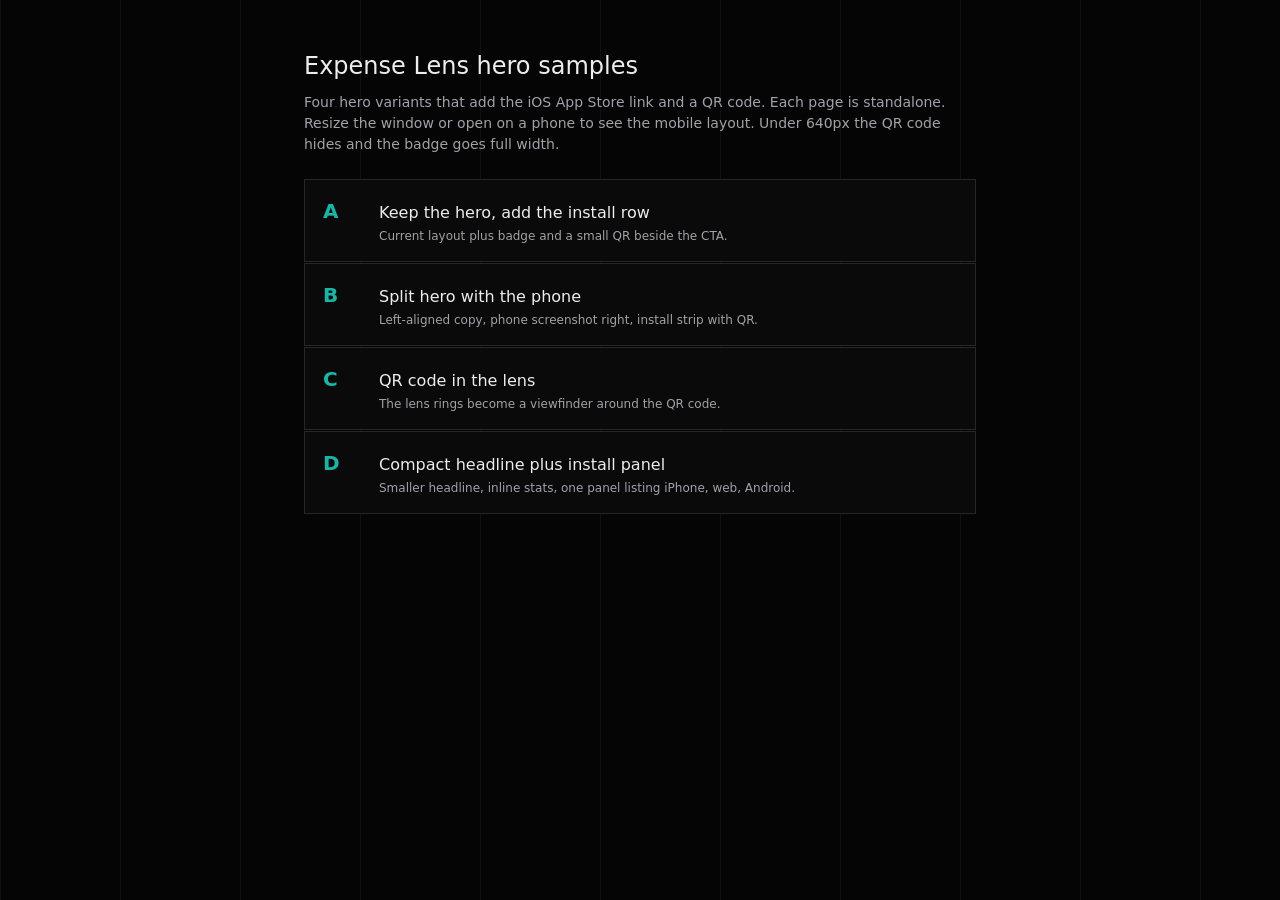
==== index.html @ 2b85340b "Hero samples A to D with App Store badge and QR code" ====
<!doctype html>
<html lang="en">
<head>
  <meta charset="utf-8">
  <meta name="viewport" content="width=device-width, initial-scale=1">
  <title>Expense Lens hero samples</title>
  <link rel="stylesheet" href="css/hero.css">
  <style>
    main { max-width: 720px; margin: 0 auto; padding: 48px 24px; position: relative; z-index: 1; }
    h1 { font-family: var(--font-display); font-size: 24px; font-weight: 500; margin: 0 0 8px; }
    p { color: var(--text-muted); margin: 0 0 24px; font-size: 14px; }
    ol { list-style: none; padding: 0; margin: 0; display: grid; gap: 1px; }
    li a { display: grid; grid-template-columns: 40px 1fr; gap: 16px; align-items: baseline; padding: 16px 18px; border: 1px solid var(--border); background: var(--card-bg); text-decoration: none; }
    li a:hover { border-color: var(--accent); }
    li b { font-family: var(--font-display); font-size: 20px; color: var(--accent); }
    li span { display: block; font-size: 12px; color: var(--text-muted); margin-top: 2px; }
  </style>
</head>
<body>
  <div class="grid-overlay" aria-hidden="true"></div>
  <main>
    <h1>Expense Lens hero samples</h1>
    <p>Four hero variants that add the iOS App Store link and a QR code. Each page is standalone. Resize the window or open on a phone to see the mobile layout. Under 640px the QR code hides and the badge goes full width.</p>
    <ol>
      <li><a href="a.html"><b>A</b><div>Keep the hero, add the install row<span>Current layout plus badge and a small QR beside the CTA.</span></div></a></li>
      <li><a href="b.html"><b>B</b><div>Split hero with the phone<span>Left-aligned copy, phone screenshot right, install strip with QR.</span></div></a></li>
      <li><a href="c.html"><b>C</b><div>QR code in the lens<span>The lens rings become a viewfinder around the QR code.</span></div></a></li>
      <li><a href="d.html"><b>D</b><div>Compact headline plus install panel<span>Smaller headline, inline stats, one panel listing iPhone, web, Android.</span></div></a></li>
    </ol>
  </main>
</body>
</html>
---- css/hero.css ----
/* Expense Lens hero samples. Dark-first, teal accent. No framework. */

:root {
  --accent: #14B8A6;
  --mint: #5EEAD4;
  --bg: #050505;
  --card-bg: #0A0A0A;
  --surface: #111;
  --text: #EDEDED;
  --text-muted: #A1A1AA;
  --text-dim: #595959;
  --border: #262626;
  --grid-line: rgba(255, 255, 255, 0.05);
  --lens-ring: rgba(255, 255, 255, 0.04);
  --lens-dash: rgba(20, 184, 166, 0.22);
  --lens-glow: rgba(20, 184, 166, 0.3);
  --font-display: "Space Grotesk", system-ui, -apple-system, "Segoe UI", sans-serif;
  --font-body: "Geist", system-ui, -apple-system, "Segoe UI", sans-serif;
}

* { box-sizing: border-box; }
html, body { margin: 0; }
body {
  background: var(--bg);
  color: var(--text);
  font-family: var(--font-body);
  line-height: 1.5;
  -webkit-font-smoothing: antialiased;
}
a { color: inherit; }
img { display: block; max-width: 100%; }

/* Vertical rule lines, like the live site */
.grid-overlay {
  position: fixed; inset: 0; z-index: 0; pointer-events: none;
  background-image: repeating-linear-gradient(90deg, var(--grid-line) 0 1px, transparent 1px 120px);
}

/* Nav */
.nav {
  position: relative; z-index: 10;
  display: flex; align-items: center; justify-content: space-between;
  padding: 18px 24px;
  border-bottom: 1px solid var(--border);
  font-family: var(--font-body);
  font-size: 11px; letter-spacing: 0.14em; text-transform: uppercase;
}
.nav .brand { font-weight: 600; text-decoration: none; }
.nav ul { display: flex; gap: 22px; list-style: none; margin: 0; padding: 0; color: var(--text-muted); }
.nav ul a { text-decoration: none; }
.nav ul a:hover { color: var(--text); }
@media (max-width: 767px) { .nav ul { display: none; } }

/* Hero shell */
.hero {
  position: relative; z-index: 1;
  padding: 96px 24px 64px;
  overflow: hidden;
}
.container { max-width: 1152px; margin: 0 auto; position: relative; z-index: 1; }
@media (max-width: 767px) { .hero { padding: 48px 20px 40px; } }

/* Lens rings. Transform-only animation so it stays on the compositor. */
.lens { position: absolute; left: 50%; top: 50%; z-index: 0; pointer-events: none; }
.lens-ring {
  position: absolute; left: 50%; top: 50%;
  transform: translate(-50%, -50%);
  border-radius: 50%;
  border: 1px solid var(--lens-ring);
}
.lens-ring.dash { border-style: dashed; border-color: var(--lens-dash); }
.lens-ring.glow { border: 0; background: radial-gradient(circle, var(--lens-glow) 0%, transparent 70%); }
.lens-ring.spin { animation: spin 90s linear infinite; }
@keyframes spin { to { transform: translate(-50%, -50%) rotate(360deg); } }
@media (prefers-reduced-motion: reduce) { .lens-ring.spin { animation: none; } }

/* Type */
.display {
  font-family: var(--font-display);
  font-weight: 500;
  font-size: clamp(44px, 8vw, 96px);
  line-height: 0.92;
  letter-spacing: -0.02em;
  text-transform: uppercase;
  margin: 0;
}
.display .grad {
  background: linear-gradient(90deg, var(--accent), var(--mint));
  -webkit-background-clip: text; background-clip: text; color: transparent;
}
.display .dot { color: var(--accent); }
.sub {
  font-family: var(--font-display);
  color: var(--text-muted);
  font-size: 18px; line-height: 1.6;
  max-width: 560px; margin: 0;
}
@media (max-width: 767px) { .sub { font-size: 15px; } }

/* Buttons and badge */
.btn {
  display: inline-flex; align-items: center; justify-content: center;
  height: 52px; padding: 0 36px;
  background: var(--accent); color: var(--bg);
  font-family: var(--font-body); font-size: 11px; font-weight: 600;
  letter-spacing: 0.16em; text-transform: uppercase; text-decoration: none;
  white-space: nowrap; transition: background 0.15s;
}
.btn:hover { background: #2DD4BF; }
.btn.ghost { background: transparent; color: var(--text); border: 1px solid var(--border); }
.btn.ghost:hover { background: var(--surface); }
.badge { display: inline-block; line-height: 0; }
.badge img { height: 52px; width: auto; }

.pill {
  display: inline-flex; align-items: center; gap: 10px;
  height: 48px; padding: 4px 18px 4px 4px;
  border: 1px solid var(--border); border-radius: 999px; background: var(--card-bg);
}
.pill .ic {
  width: 38px; height: 38px; border-radius: 50%;
  background: var(--surface); border: 1px solid var(--border);
  display: grid; place-items: center; color: var(--accent);
}
.pill .ic svg { width: 16px; height: 16px; fill: currentColor; }
.pill small { display: block; font-size: 9px; letter-spacing: 0.16em; text-transform: uppercase; color: var(--text-muted); }
.pill span { display: block; font-size: 12px; font-weight: 600; line-height: 1.1; }

/* QR tile. Hidden on phones: a visitor already on a phone taps the badge. */
.qr { display: inline-block; background: #fff; border-radius: 6px; line-height: 0; }
.qr img { width: 100%; height: 100%; }
.qr-cap { font-size: 11px; letter-spacing: 0.12em; text-transform: uppercase; color: var(--text-muted); }
@media (max-width: 639px) { .desktop-only { display: none !important; } }

/* Stats grid (A) */
.stats { display: grid; grid-template-columns: repeat(3, 1fr); gap: 1px; margin-top: 72px; }
.stats > div { border: 1px solid var(--border); background: rgba(10, 10, 10, 0.8); padding: 28px; }
.stats strong { display: block; font-family: var(--font-display); font-size: 44px; font-weight: 300; letter-spacing: -0.03em; }
.stats span { font-size: 10px; letter-spacing: 0.16em; text-transform: uppercase; color: var(--text-muted); }
@media (max-width: 767px) {
  .stats { grid-template-columns: 1fr; margin-top: 40px; }
  .stats > div { padding: 18px 20px; }
  .stats strong { font-size: 32px; }
}

/* ---------- A: keep the hero, add the install row ---------- */
.a-wrap { display: flex; flex-direction: column; align-items: center; text-align: center; gap: 32px; }
.a-row { display: flex; align-items: center; justify-content: center; gap: 24px; flex-wrap: wrap; }
.a-row .sub { text-align: left; }
.a-cta { display: flex; align-items: center; justify-content: center; gap: 16px; flex-wrap: wrap; }
.a-qr { display: flex; align-items: center; gap: 14px; text-align: left; padding-left: 24px; border-left: 1px solid var(--border); }
.a-qr .qr { width: 88px; height: 88px; }
.a-qr .qr-cap { max-width: 130px; line-height: 1.5; }
@media (max-width: 767px) {
  .a-wrap { gap: 22px; }
  .a-row { flex-direction: column; gap: 16px; }
  .a-row .sub { text-align: center; }
  .a-cta { flex-direction: column; width: 100%; gap: 10px; }
  .a-cta .btn, .a-cta .badge img { width: 100%; }
  .a-cta .badge { width: 100%; }
}

/* ---------- B: split hero with the phone ---------- */
.b-grid { display: grid; grid-template-columns: 1.15fr 0.85fr; gap: 48px; align-items: center; }
.b-left { display: flex; flex-direction: column; align-items: flex-start; gap: 28px; }
.b-left .display { font-size: clamp(40px, 6vw, 76px); }
.b-cta { display: flex; align-items: center; gap: 16px; flex-wrap: wrap; }
.b-install {
  display: flex; align-items: center; gap: 20px;
  padding: 16px; border: 1px solid var(--border); background: var(--card-bg);
}
.b-install .qr { width: 112px; height: 112px; flex: none; }
.b-install .txt { display: flex; flex-direction: column; gap: 6px; }
.b-install strong { font-size: 14px; font-weight: 600; }
.b-install p { margin: 0; font-size: 13px; color: var(--text-muted); }
.b-install .url { font-size: 12px; color: var(--mint); text-decoration: none; word-break: break-all; }
.b-right { position: relative; display: flex; justify-content: center; }
.b-right img { width: min(100%, 340px); position: relative; z-index: 1; }
.b-right::before {
  content: ""; position: absolute; inset: 10% 5%;
  background: radial-gradient(ellipse, rgba(20, 184, 166, 0.28), transparent 65%);
}
@media (max-width: 767px) {
  .b-grid { grid-template-columns: 1fr; gap: 24px; }
  .b-right { order: -1; }
  .b-right img { width: 220px; }
  .b-left { gap: 18px; }
  .b-cta { width: 100%; flex-direction: column; gap: 10px; }
  .b-cta .btn, .b-cta .badge, .b-cta .badge img { width: 100%; }
}

/* ---------- C: QR code in the lens ---------- */
.c-wrap { display: flex; flex-direction: column; align-items: center; text-align: center; gap: 28px; }
.c-lens { position: relative; width: 100%; max-width: 640px; height: 380px; display: grid; place-items: center; }
.c-focus { position: relative; z-index: 1; display: flex; flex-direction: column; align-items: center; gap: 14px; }
.c-qrbox { position: relative; }
.c-qrbox .qr {
  width: 176px; height: 176px; padding: 10px; border-radius: 8px;
  box-shadow: 0 0 0 1px rgba(20, 184, 166, 0.5), 0 0 60px rgba(20, 184, 166, 0.28);
}
.c-corner { position: absolute; width: 26px; height: 26px; border: 2px solid var(--accent); }
.c-corner.tl { left: -14px; top: -14px; border-right: 0; border-bottom: 0; }
.c-corner.tr { right: -14px; top: -14px; border-left: 0; border-bottom: 0; }
.c-corner.bl { left: -14px; bottom: -14px; border-right: 0; border-top: 0; }
.c-corner.br { right: -14px; bottom: -14px; border-left: 0; border-top: 0; }
.c-cta { display: flex; align-items: center; justify-content: center; gap: 16px; flex-wrap: wrap; }
@media (max-width: 767px) {
  .c-wrap { gap: 18px; }
  .c-cta { width: 100%; flex-direction: column; gap: 10px; }
  .c-cta .btn, .c-cta .badge, .c-cta .badge img { width: 100%; }
}

/* ---------- D: compact headline plus install panel ---------- */
.d-grid { display: grid; grid-template-columns: 1fr 440px; gap: 48px; align-items: start; }
.d-left { display: flex; flex-direction: column; gap: 24px; }
.d-left .display { font-size: clamp(38px, 5.2vw, 64px); }
.d-stats { display: flex; gap: 32px; flex-wrap: wrap; }
.d-stats > div { font-size: 11px; color: var(--text-muted); letter-spacing: 0.1em; text-transform: uppercase; }
.d-stats strong { display: block; font-family: var(--font-display); font-size: 28px; font-weight: 300; letter-spacing: -0.02em; color: var(--text); text-transform: none; }
.panel { border: 1px solid var(--border); background: var(--card-bg); }
.panel-head {
  display: flex; justify-content: space-between;
  padding: 12px 18px; border-bottom: 1px solid var(--border);
  font-size: 10px; letter-spacing: 0.16em; text-transform: uppercase; color: var(--text-muted);
}
.panel-head em { font-style: normal; color: var(--accent); }
.prow { display: grid; grid-template-columns: 80px 1fr; gap: 14px; align-items: center; padding: 16px 18px; border-bottom: 1px solid var(--border); }
.prow:last-child { border-bottom: 0; }
.prow .k { font-size: 11px; letter-spacing: 0.14em; text-transform: uppercase; color: var(--text-muted); }
.prow .v { display: flex; align-items: center; gap: 14px; flex-wrap: wrap; }
.prow .v p { margin: 0; font-size: 12px; color: var(--text-muted); line-height: 1.5; }
.prow .qr { width: 92px; height: 92px; }
.prow .btn { height: 44px; padding: 0 22px; }
.prow.muted .k, .prow.muted .v p { color: var(--text-dim); }
@media (max-width: 899px) { .d-grid { grid-template-columns: 1fr; gap: 28px; } }
@media (max-width: 639px) {
  .prow { grid-template-columns: 1fr; gap: 8px; padding: 14px 16px; }
  .prow .v, .prow .v > div { width: 100%; }
  .prow .btn, .prow .badge, .prow .badge img { width: 100%; height: 48px; }
}

/* Sample chrome: back link */
.sample-bar {
  position: relative; z-index: 10;
  padding: 8px 24px; font-size: 11px; color: var(--text-dim);
  border-bottom: 1px solid var(--border);
}
.sample-bar a { color: var(--text-muted); text-decoration: none; margin-right: 14px; }
.sample-bar a.on { color: var(--accent); }
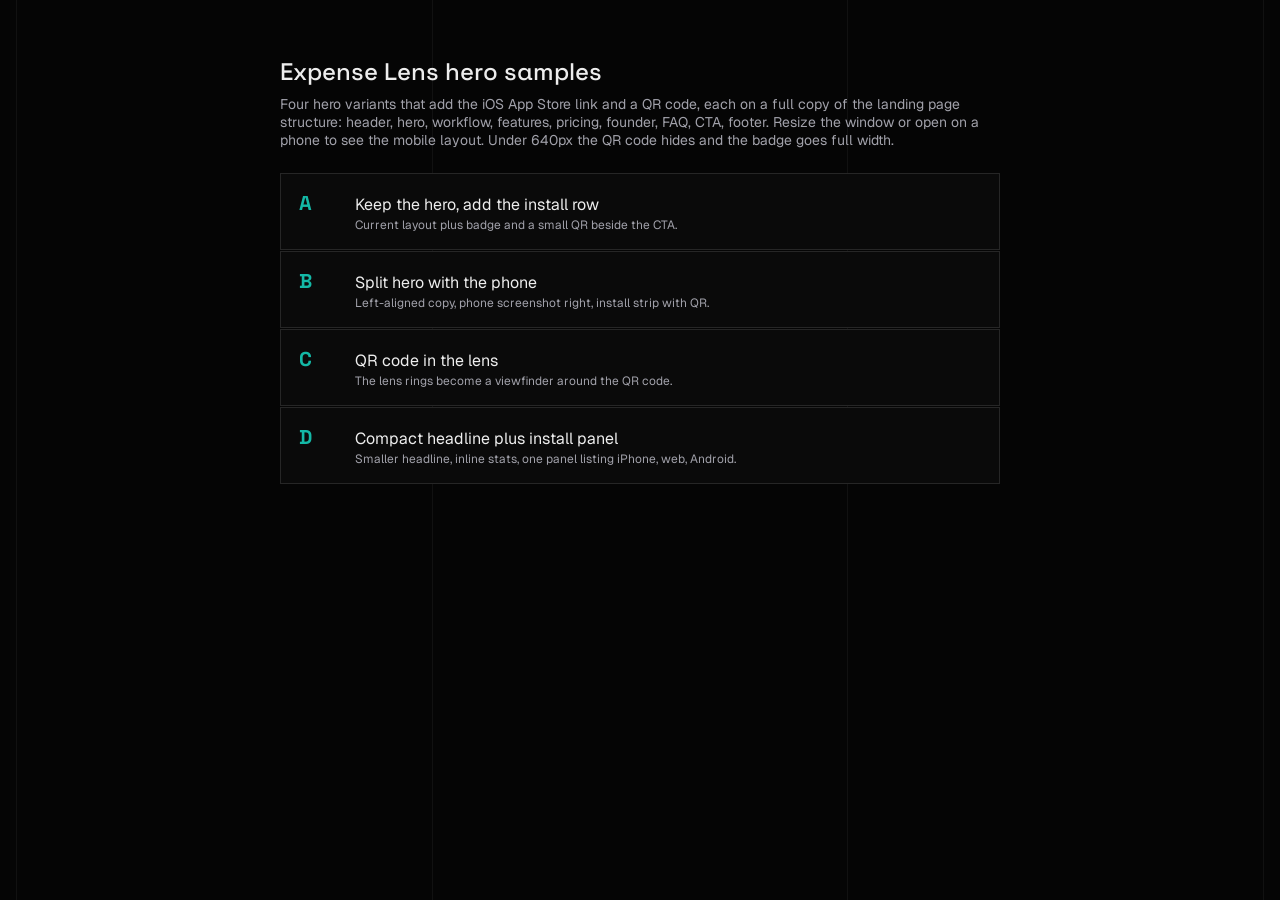
==== commit 4e574478: "Rebuild samples on the site's real structure: header, workflow, features, pricing, founder, FAQ, foo" ====
--- a/index.html
+++ b/index.html
@@ -1,26 +1,28 @@
-<!doctype html>
-<html lang="en">
+<!DOCTYPE html>
+<html lang="en" class="dark">
 <head>
-  <meta charset="utf-8">
-  <meta name="viewport" content="width=device-width, initial-scale=1">
-  <title>Expense Lens hero samples</title>
-  <link rel="stylesheet" href="css/hero.css">
-  <style>
-    main { max-width: 720px; margin: 0 auto; padding: 48px 24px; position: relative; z-index: 1; }
-    h1 { font-family: var(--font-display); font-size: 24px; font-weight: 500; margin: 0 0 8px; }
-    p { color: var(--text-muted); margin: 0 0 24px; font-size: 14px; }
-    ol { list-style: none; padding: 0; margin: 0; display: grid; gap: 1px; }
-    li a { display: grid; grid-template-columns: 40px 1fr; gap: 16px; align-items: baseline; padding: 16px 18px; border: 1px solid var(--border); background: var(--card-bg); text-decoration: none; }
-    li a:hover { border-color: var(--accent); }
-    li b { font-family: var(--font-display); font-size: 20px; color: var(--accent); }
-    li span { display: block; font-size: 12px; color: var(--text-muted); margin-top: 2px; }
-  </style>
+<meta charset="UTF-8">
+<meta name="viewport" content="width=device-width, initial-scale=1.0">
+<title>Expense Lens hero samples</title>
+<meta name="robots" content="noindex">
+<link href="https://fonts.googleapis.com/css2?family=Space+Grotesk:wght@300;400;500&family=Geist:wght@400;500;600&display=swap" rel="stylesheet">
+<link rel="stylesheet" href="css/site.css">
+<style>
+  main { max-width: 720px; margin: 0 auto; padding: 48px 24px; position: relative; z-index: 1; }
+  h1 { font-family: 'Space Grotesk', sans-serif; font-size: 24px; font-weight: 500; margin: 0 0 8px; color: var(--text); }
+  p { color: var(--text-muted); margin: 0 0 24px; font-size: 14px; font-family: 'Geist', sans-serif; }
+  ol { list-style: none; padding: 0; margin: 0; display: grid; gap: 1px; }
+  li a { display: grid; grid-template-columns: 40px 1fr; gap: 16px; align-items: baseline; padding: 16px 18px; border: 1px solid var(--border); background: var(--card-bg); text-decoration: none; color: var(--text); font-family: 'Geist', sans-serif; }
+  li a:hover { border-color: #14B8A6; }
+  li b { font-family: 'Space Grotesk', sans-serif; font-size: 20px; color: #14B8A6; }
+  li span { display: block; font-size: 12px; color: var(--text-muted); margin-top: 2px; }
+</style>
 </head>
 <body>
-  <div class="grid-overlay" aria-hidden="true"></div>
+  <div class="grid-overlay"><div class="grid-inner"><div class="grid-line-v"></div><div class="grid-line-v"></div><div class="grid-line-v"></div><div class="grid-line-v"></div></div></div>
   <main>
     <h1>Expense Lens hero samples</h1>
-    <p>Four hero variants that add the iOS App Store link and a QR code. Each page is standalone. Resize the window or open on a phone to see the mobile layout. Under 640px the QR code hides and the badge goes full width.</p>
+    <p>Four hero variants that add the iOS App Store link and a QR code, each on a full copy of the landing page structure: header, hero, workflow, features, pricing, founder, FAQ, CTA, footer. Resize the window or open on a phone to see the mobile layout. Under 640px the QR code hides and the badge goes full width.</p>
     <ol>
       <li><a href="a.html"><b>A</b><div>Keep the hero, add the install row<span>Current layout plus badge and a small QR beside the CTA.</span></div></a></li>
       <li><a href="b.html"><b>B</b><div>Split hero with the phone<span>Left-aligned copy, phone screenshot right, install strip with QR.</span></div></a></li>
--- a/css/site.css
+++ b/css/site.css
@@ -0,0 +1,53 @@
+/* Ported from expense-lens.com index.html inline <style>. Dark is forced on. */
+:root {
+  --accent: #14B8A6; --bg: #FAFAFA; --card-bg: #FFFFFF; --text: #171717; --text-muted: #737373;
+  --border: #E5E5E5; --grid-line: rgba(0,0,0,0.06); --glass-bg: rgba(255,255,255,0.8);
+  --lens-ring: rgba(0,0,0,0.05); --lens-gradient-start: rgba(20,184,166,0.1); --lens-gradient-mid: rgba(20,184,166,0.05);
+  --step-line: #E5E5E5; --step-active: #14B8A6; --code-bg: #F5F5F5;
+}
+.dark {
+  --bg: #050505; --card-bg: #0A0A0A; --text: #EDEDED; --text-muted: #A1A1AA; --border: #262626;
+  --grid-line: rgba(255,255,255,0.05); --glass-bg: rgba(10,10,10,0.8); --lens-ring: rgba(255,255,255,0.03);
+  --lens-gradient-start: rgba(20,184,166,0.15); --lens-gradient-mid: rgba(20,184,166,0.05); --step-line: #262626; --code-bg: #111;
+}
+body { font-feature-settings: "cv11", "ss01"; background-color: var(--bg); font-family: 'Geist Mono', monospace; transition: background-color 0.3s ease, color 0.3s ease; }
+.font-sans-display { font-family: 'Space Grotesk', sans-serif; }
+.font-sans-body { font-family: 'Geist', sans-serif; }
+.text-gradient { background-clip: text; -webkit-background-clip: text; color: transparent; background-image: linear-gradient(to bottom, #171717, #737373); }
+.dark .text-gradient { background-image: linear-gradient(to bottom, #EDEDED, #737373); }
+.accent-dot { color: #14B8A6; -webkit-text-fill-color: #14B8A6; }
+.border-subtle { border-color: var(--border); transition: border-color 0.3s ease; }
+.lang-menu-item:hover { background: var(--border); }
+@keyframes animationIn { 0% { opacity: 0; transform: translateY(20px); } 100% { opacity: 1; transform: translateY(0); } }
+.animate-on-scroll { opacity: 0; will-change: transform, opacity; }
+.animate-on-scroll.animate { animation: animationIn 0.6s cubic-bezier(0.2, 0.8, 0.2, 1) forwards; }
+@keyframes spin { from { transform: rotate(0deg); } to { transform: rotate(360deg); } }
+.lens-ring { border-radius: 50%; position: absolute; left: 50%; top: 50%; transform: translate(-50%, -50%); border: 1px solid var(--lens-ring); pointer-events: none; transition: border-color 0.3s ease; }
+.lens-gradient { background: conic-gradient(from 0deg, transparent 0%, var(--lens-gradient-start) 15%, transparent 40%, var(--lens-gradient-mid) 60%, transparent 100%); mask-image: radial-gradient(transparent 60%, black 70%); -webkit-mask-image: radial-gradient(transparent 60%, black 70%); }
+.animate-spin-slow { animation: spin 30s linear infinite; }
+.animate-spin-reverse { animation: spin 40s linear infinite reverse; }
+.animate-breathe { animation: breathe 8s ease-in-out infinite; }
+@keyframes breathe { 0%, 100% { transform: translate(-50%, -50%) scale(1); opacity: 0.4; } 50% { transform: translate(-50%, -50%) scale(1.1); opacity: 0.7; } }
+.grid-overlay { position: fixed; inset: 0; pointer-events: none; z-index: 0; display: flex; justify-content: center; }
+.grid-inner { width: 100%; height: 100%; max-width: 80rem; display: flex; justify-content: space-between; padding: 0 1rem; }
+.grid-line-v { width: 1px; height: 100%; background: var(--grid-line); }
+/* Scroll reveal words are fully visible here; the live site fades them in on scroll. */
+.reveal-word { opacity: 1; }
+.step-indicator { width: 2px; height: 100%; background: var(--step-line); }
+.step-text { color: var(--text-muted); }
+.faq-content { display: grid; }
+@media (prefers-reduced-motion: reduce) { .animate-spin-slow, .animate-spin-reverse, .animate-breathe { animation: none; } }
+
+/* ---- Hero variant additions (new for the iOS launch) ---- */
+.qr-tile { display: inline-block; background: #fff; border-radius: 6px; line-height: 0; }
+.qr-tile img { width: 100%; height: 100%; }
+.store-badge img { height: 52px; width: auto; margin: 0 auto; }
+.viewfinder-corner { position: absolute; width: 26px; height: 26px; border: 2px solid #14B8A6; }
+.viewfinder-corner.tl { left: -14px; top: -14px; border-right: 0; border-bottom: 0; }
+.viewfinder-corner.tr { right: -14px; top: -14px; border-left: 0; border-bottom: 0; }
+.viewfinder-corner.bl { left: -14px; bottom: -14px; border-right: 0; border-top: 0; }
+.viewfinder-corner.br { right: -14px; bottom: -14px; border-left: 0; border-top: 0; }
+/* Sample-only switcher */
+.sample-switch { position: fixed; right: 12px; bottom: 12px; z-index: 60; display: flex; gap: 2px; font-family: 'Geist', sans-serif; font-size: 11px; }
+.sample-switch a { padding: 6px 10px; background: rgba(10,10,10,0.9); border: 1px solid var(--border); color: var(--text-muted); text-decoration: none; }
+.sample-switch a.on { color: #14B8A6; border-color: #14B8A6; }
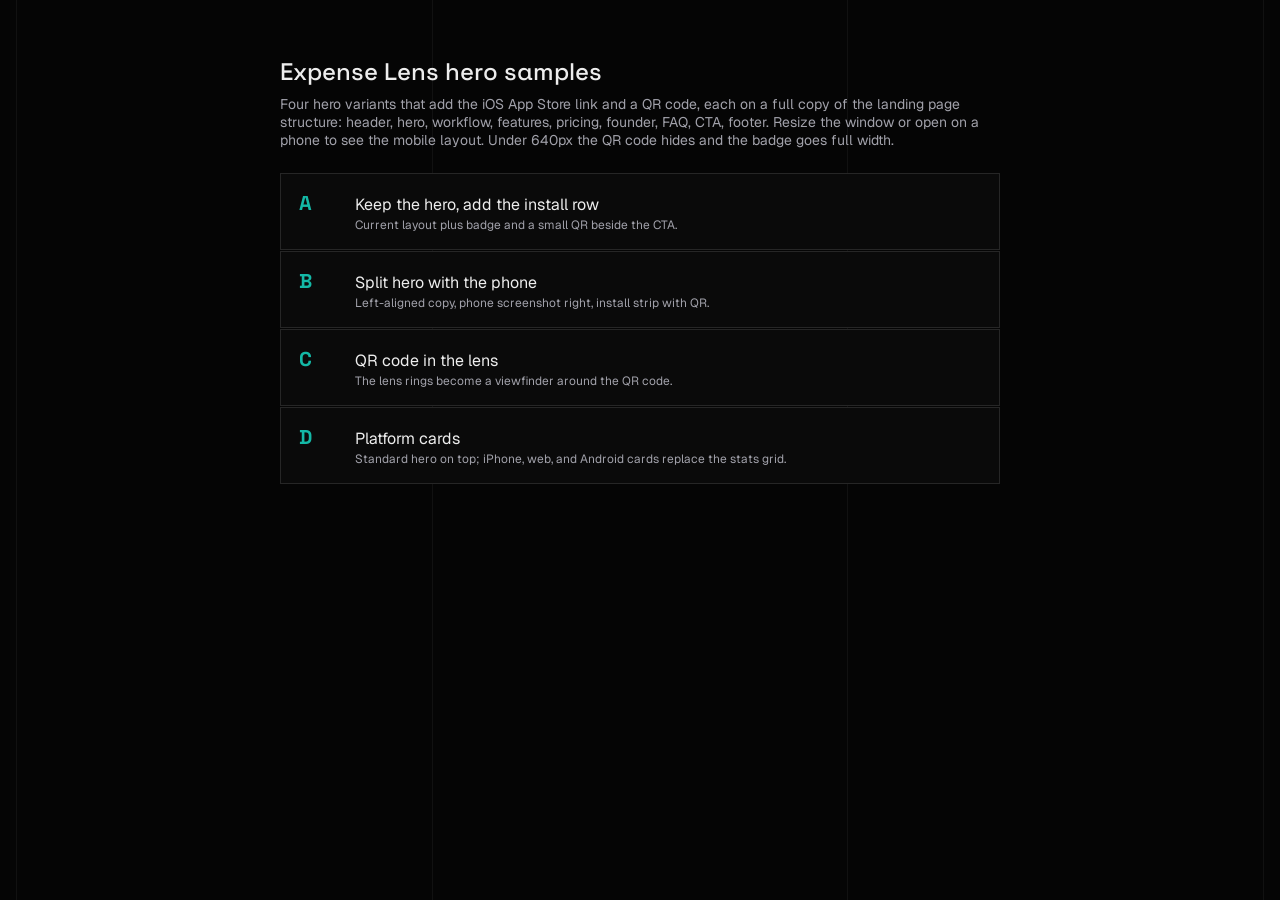
==== commit 0e7ab20f: "Redesign D: platform cards replace the stats grid under the standard hero" ====
--- a/index.html
+++ b/index.html
@@ -27,7 +27,7 @@
       <li><a href="a.html"><b>A</b><div>Keep the hero, add the install row<span>Current layout plus badge and a small QR beside the CTA.</span></div></a></li>
       <li><a href="b.html"><b>B</b><div>Split hero with the phone<span>Left-aligned copy, phone screenshot right, install strip with QR.</span></div></a></li>
       <li><a href="c.html"><b>C</b><div>QR code in the lens<span>The lens rings become a viewfinder around the QR code.</span></div></a></li>
-      <li><a href="d.html"><b>D</b><div>Compact headline plus install panel<span>Smaller headline, inline stats, one panel listing iPhone, web, Android.</span></div></a></li>
+      <li><a href="d.html"><b>D</b><div>Platform cards<span>Standard hero on top; iPhone, web, and Android cards replace the stats grid.</span></div></a></li>
     </ol>
   </main>
 </body>
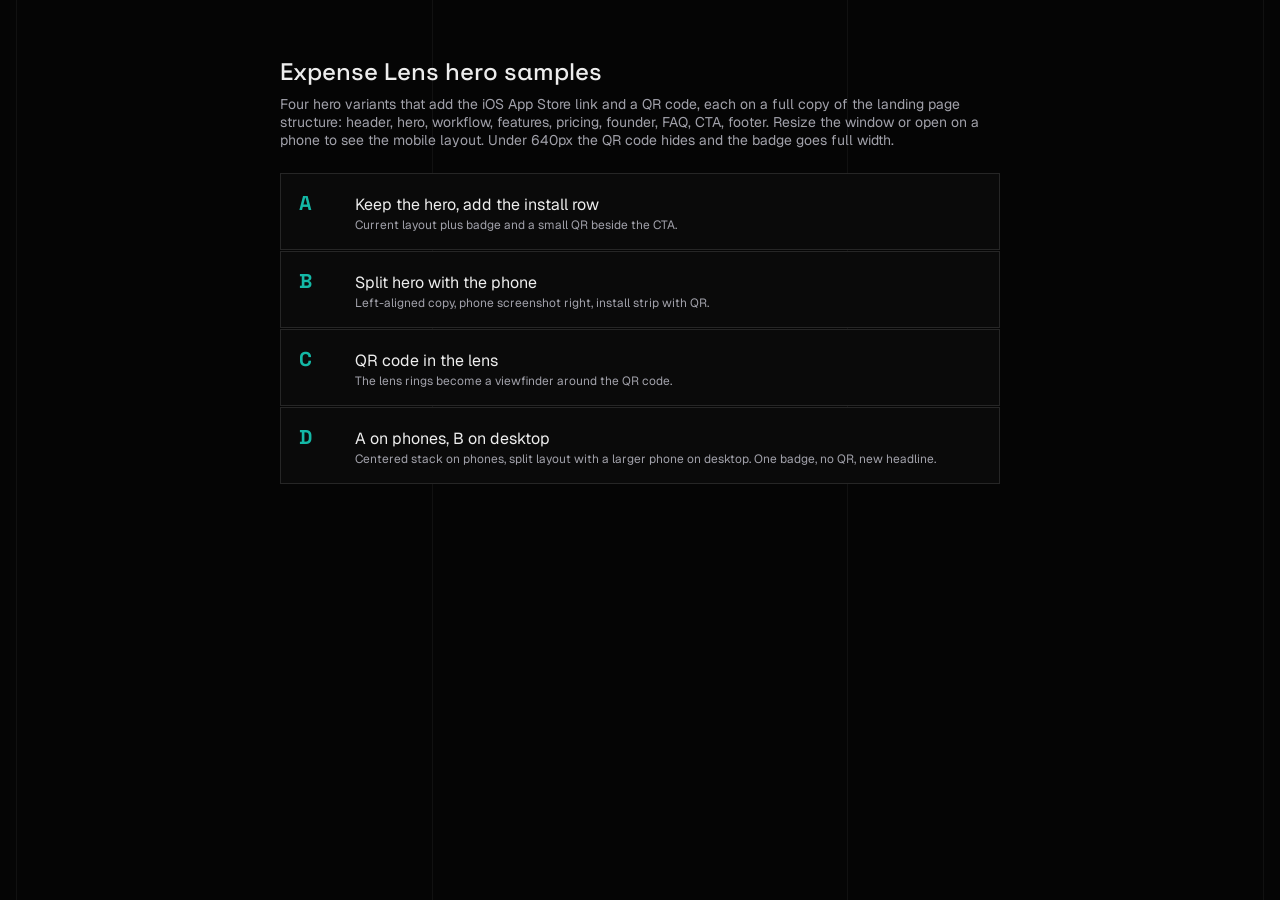
==== commit 6c8da7c0: "Redesign D: A's stack on phones, B's split on desktop, one badge, no QR, faster reveal, new headline" ====
--- a/index.html
+++ b/index.html
@@ -27,7 +27,7 @@
       <li><a href="a.html"><b>A</b><div>Keep the hero, add the install row<span>Current layout plus badge and a small QR beside the CTA.</span></div></a></li>
       <li><a href="b.html"><b>B</b><div>Split hero with the phone<span>Left-aligned copy, phone screenshot right, install strip with QR.</span></div></a></li>
       <li><a href="c.html"><b>C</b><div>QR code in the lens<span>The lens rings become a viewfinder around the QR code.</span></div></a></li>
-      <li><a href="d.html"><b>D</b><div>Platform cards<span>Standard hero on top; iPhone, web, and Android cards replace the stats grid.</span></div></a></li>
+      <li><a href="d.html"><b>D</b><div>A on phones, B on desktop<span>Centered stack on phones, split layout with a larger phone on desktop. One badge, no QR, new headline.</span></div></a></li>
     </ol>
   </main>
 </body>
--- a/css/site.css
+++ b/css/site.css
@@ -20,7 +20,9 @@
 .lang-menu-item:hover { background: var(--border); }
 @keyframes animationIn { 0% { opacity: 0; transform: translateY(20px); } 100% { opacity: 1; transform: translateY(0); } }
 .animate-on-scroll { opacity: 0; will-change: transform, opacity; }
-.animate-on-scroll.animate { animation: animationIn 0.6s cubic-bezier(0.2, 0.8, 0.2, 1) forwards; }
+.animate-on-scroll.animate { animation: animationIn 0.35s cubic-bezier(0.2, 0.8, 0.2, 1) forwards; }
+/* Phones get no scroll reveal at all: content is visible on load. */
+@media (max-width: 767px) { .animate-on-scroll { opacity: 1; will-change: auto; } .animate-on-scroll.animate { animation: none; } }
 @keyframes spin { from { transform: rotate(0deg); } to { transform: rotate(360deg); } }
 .lens-ring { border-radius: 50%; position: absolute; left: 50%; top: 50%; transform: translate(-50%, -50%); border: 1px solid var(--lens-ring); pointer-events: none; transition: border-color 0.3s ease; }
 .lens-gradient { background: conic-gradient(from 0deg, transparent 0%, var(--lens-gradient-start) 15%, transparent 40%, var(--lens-gradient-mid) 60%, transparent 100%); mask-image: radial-gradient(transparent 60%, black 70%); -webkit-mask-image: radial-gradient(transparent 60%, black 70%); }
